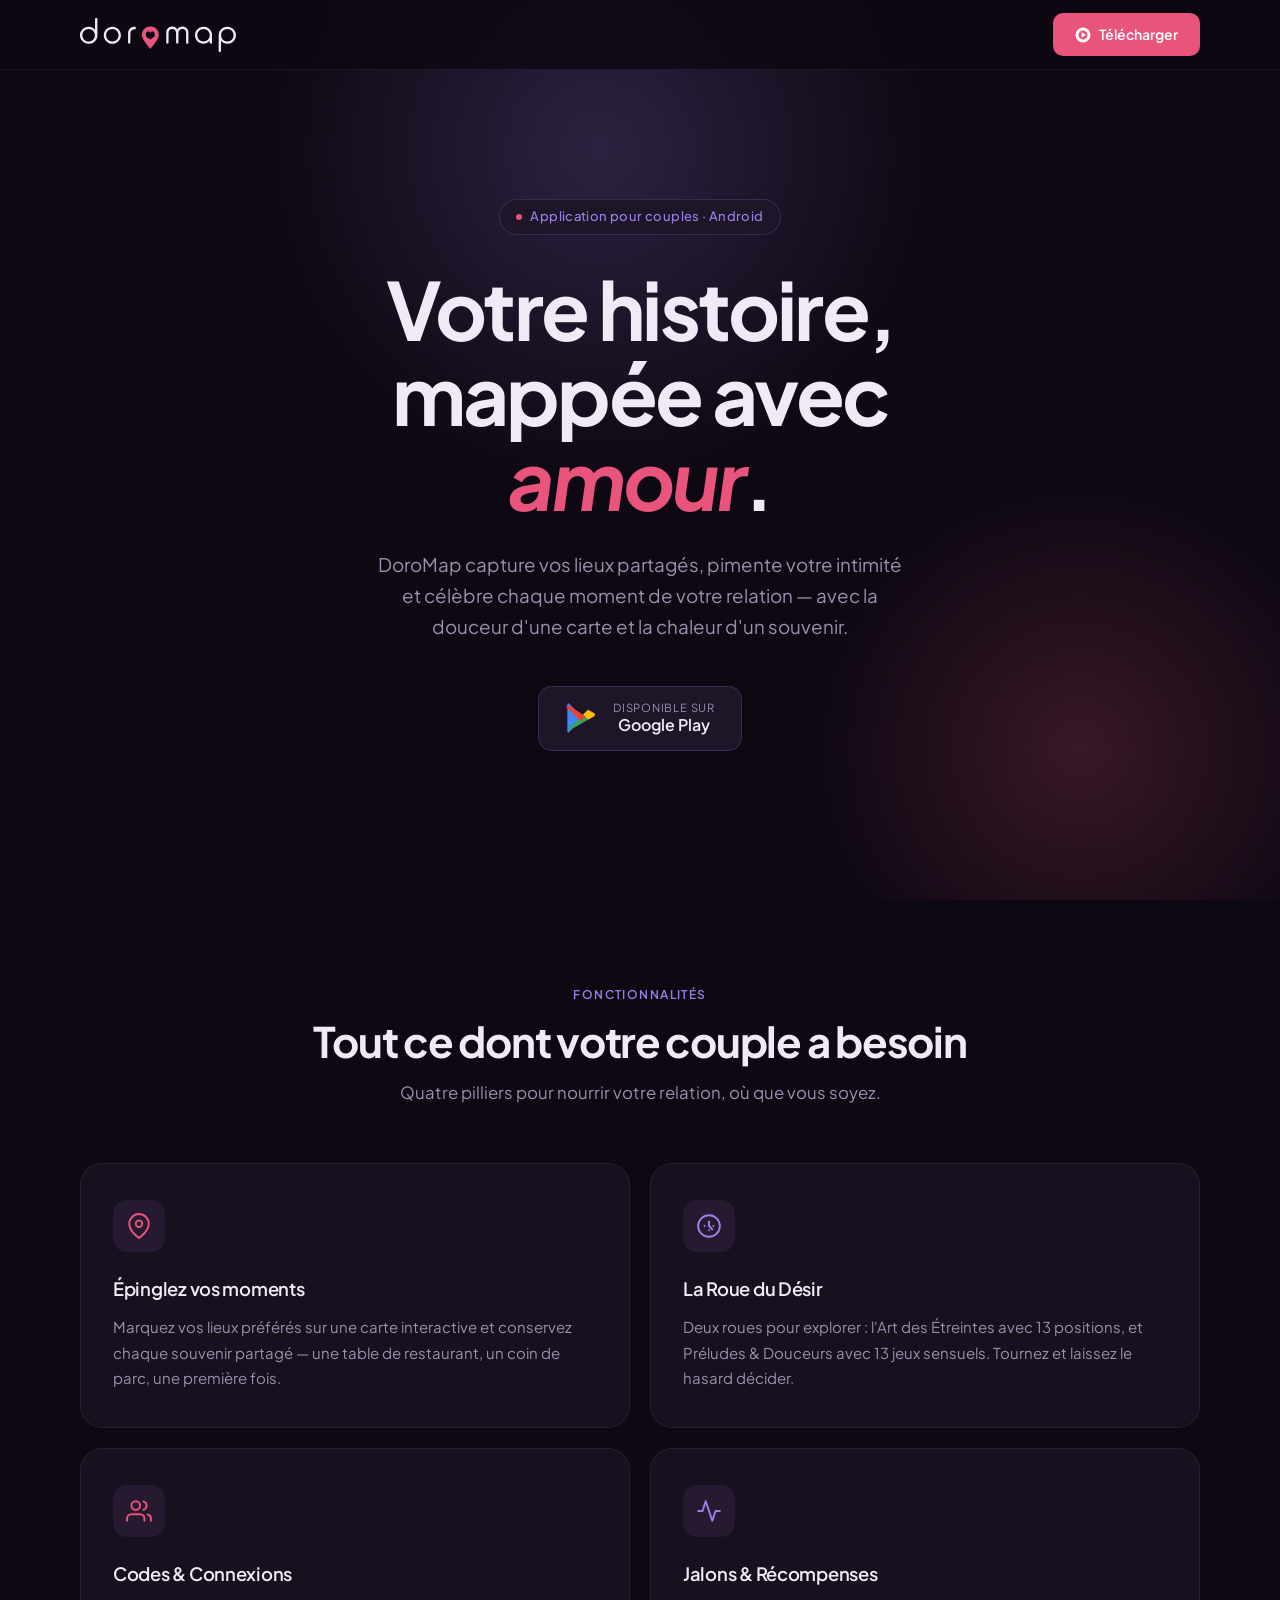
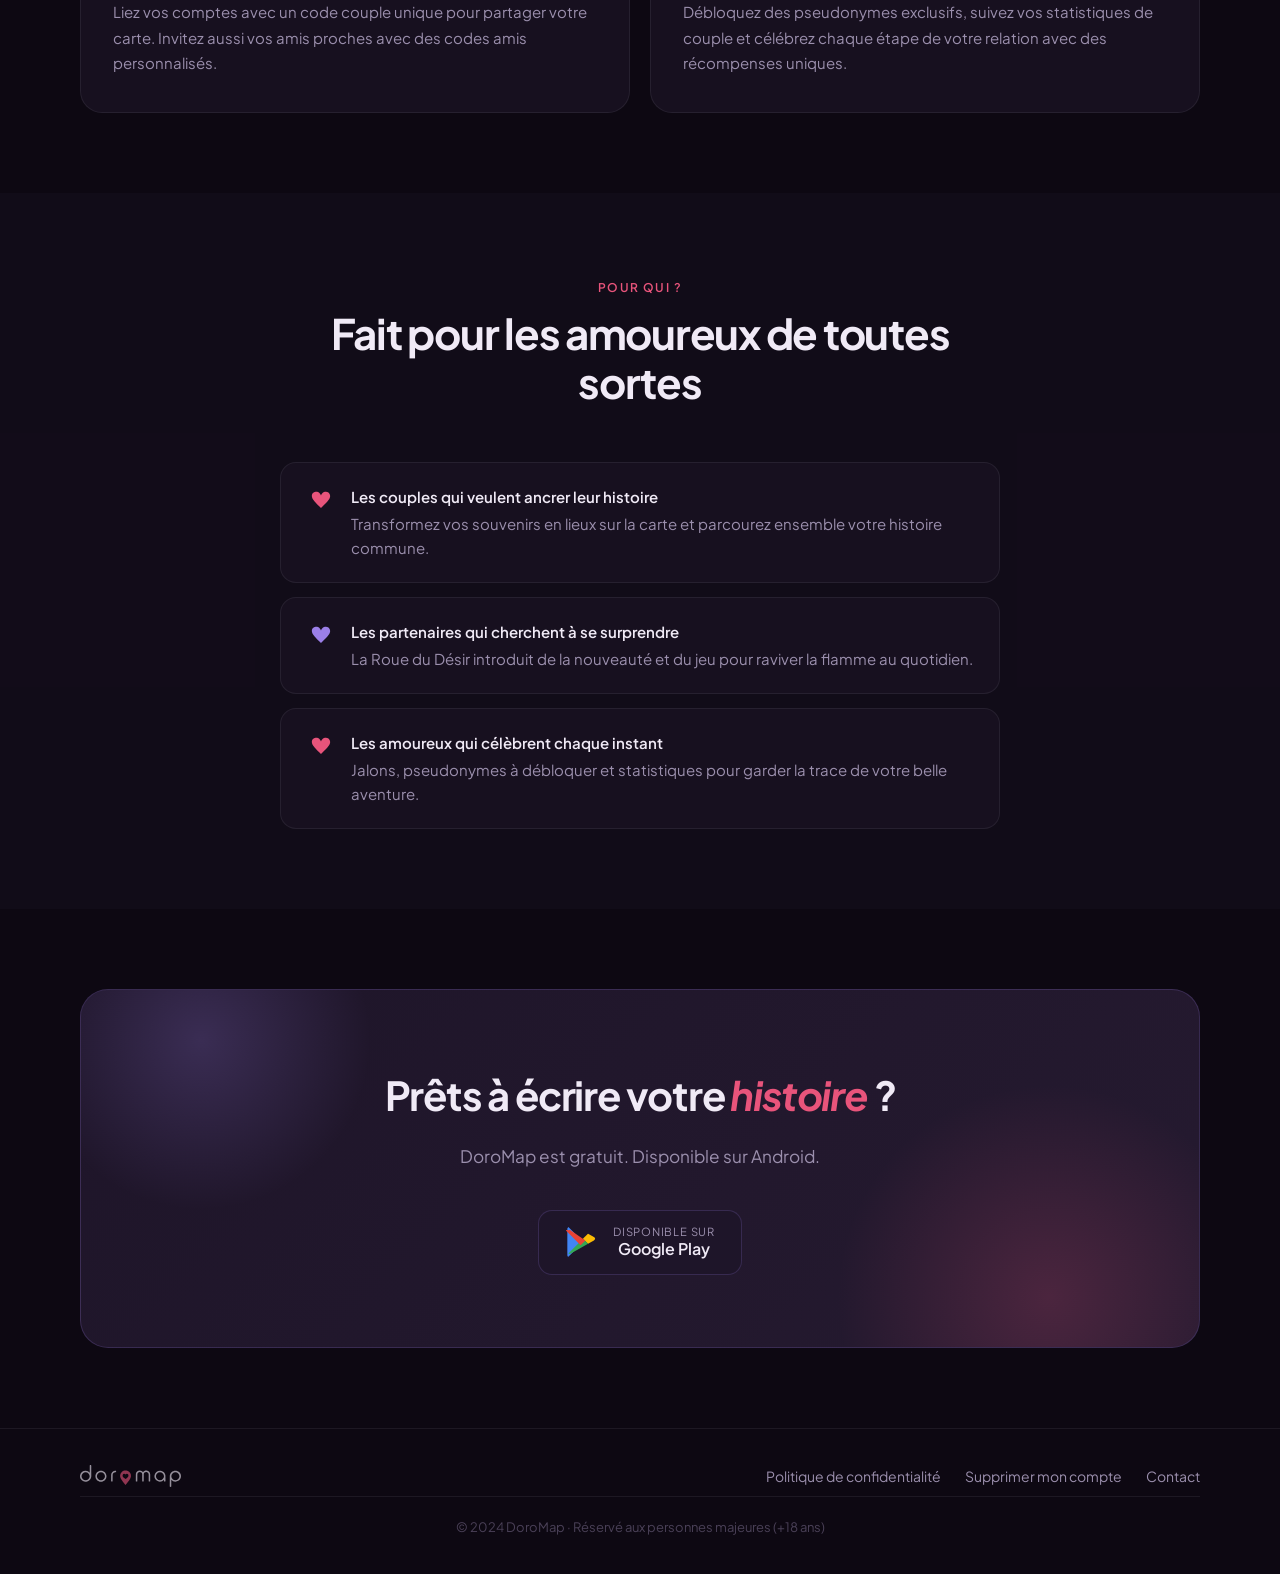
==== index.html @ 8ad968ac "DoroMap website — landing page, politique de confidentialité, suppression de compte" ====
<!DOCTYPE html>
<html lang="fr">
<head>
  <meta charset="UTF-8">
  <meta name="viewport" content="width=device-width, initial-scale=1.0">
  <title>DoroMap — La carte de votre amour</title>
  <meta name="description" content="DoroMap est l'application intime pour les couples. Épinglez vos lieux partagés, explorez vos désirs avec la roue du désir et célébrez chaque étape de votre relation.">
  <meta name="theme-color" content="#0D0812">
  <meta property="og:title" content="DoroMap — La carte de votre amour">
  <meta property="og:description" content="Épinglez vos moments, explorez vos désirs, célébrez votre relation.">
  <meta property="og:type" content="website">
  <!-- og:image: replace with a 1200×630 screenshot of the app -->
  <link rel="icon" type="image/svg+xml" href="assets/favicon.svg">
  <link rel="stylesheet" href="style.css">
</head>
<body>

  <!-- ─── NAV ─── -->
  <header>
    <nav class="nav" aria-label="Navigation principale">
      <div class="nav__inner">
        <a href="/" class="nav__logo" aria-label="DoroMap — Accueil">
          <img src="assets/logo.svg" alt="DoroMap" width="180" height="39">
        </a>
        <!-- Replace # with your Google Play Store URL -->
        <a href="#" class="nav__cta">
          <svg width="16" height="16" viewBox="0 0 24 24" fill="none" stroke="currentColor" stroke-width="2.5" stroke-linecap="round" stroke-linejoin="round" aria-hidden="true">
            <path d="M12 2a10 10 0 1 0 10 10A10 10 0 0 0 12 2zm0 18a8 8 0 1 1 8-8 8 8 0 0 1-8 8z"/>
            <polygon points="10 8 16 12 10 16 10 8" fill="currentColor" stroke="none"/>
          </svg>
          Télécharger
        </a>
      </div>
    </nav>
  </header>

  <main>

    <!-- ─── HERO ─── -->
    <section class="hero" aria-label="Présentation">
      <div class="hero__bg" aria-hidden="true"></div>
      <div class="hero__content">
        <div class="hero__eyebrow" aria-hidden="true">
          <span class="hero__eyebrow-dot"></span>
          Application pour couples · Android
        </div>
        <h1 class="hero__title">
          Votre histoire,<br>
          mappée avec <em>amour</em>.
        </h1>
        <p class="hero__sub">
          DoroMap capture vos lieux partagés, pimente votre intimité et célèbre chaque moment de votre relation — avec la douceur d'une carte et la chaleur d'un souvenir.
        </p>
        <div class="hero__actions">
          <!-- Replace # with your Google Play Store URL -->
          <a href="#" class="btn-store" aria-label="Télécharger DoroMap sur Google Play">
            <svg class="btn-store__icon" width="34" height="34" viewBox="0 0 512 512" aria-hidden="true">
              <path d="M48.7 34.4C40.5 38.6 35 47.5 35 58.2v395.6c0 10.7 5.5 19.6 13.7 23.8l2.2 1.1 221.4-221.4v-5.2L50.9 30.5l-2.2 3.9z" fill="#4285F4"/>
              <path d="M346.1 283.9l-73.8-73.8v-5.2l73.8-73.8 1.7 1 87.4 49.7c24.9 14.2 24.9 37.3 0 51.5L347.8 283l-1.7.9z" fill="#FBBC04"/>
              <path d="M347.8 283l-75.5-75.5L50.9 429.7c8.2 8.7 21.8 9.8 37.2 1.1l259.7-147.8z" fill="#34A853"/>
              <path d="M50.9 82.3C35.5 73.7 21.9 74.7 13.7 83.4l221.4 221.4L306.9 233 88.1 81.3c-14.1-8-26.1-8.7-37.2-1L50.9 82.3z" fill="#EA4335"/>
            </svg>
            <span class="btn-store__text">
              <small>Disponible sur</small>
              <strong>Google Play</strong>
            </span>
          </a>
        </div>
      </div>
    </section>

    <!-- ─── FEATURES ─── -->
    <section class="section" aria-labelledby="features-title">
      <div class="section__inner">
        <div class="section-header">
          <span class="section-label section-label--amethyst">Fonctionnalités</span>
          <h2 class="section-title" id="features-title">Tout ce dont votre couple a besoin</h2>
          <p class="section-sub">Quatre pilliers pour nourrir votre relation, où que vous soyez.</p>
        </div>

        <div class="features-grid">

          <article class="feature-card fade-up fade-up-delay-1">
            <div class="feature-card__icon" aria-hidden="true">
              <svg width="26" height="26" viewBox="0 0 24 24" fill="none" stroke="#E8547B" stroke-width="1.8" stroke-linecap="round" stroke-linejoin="round">
                <path d="M21 10c0 7-9 13-9 13s-9-6-9-13a9 9 0 0 1 18 0z"/>
                <circle cx="12" cy="10" r="3"/>
              </svg>
            </div>
            <h3 class="feature-card__title">Épinglez vos moments</h3>
            <p class="feature-card__body">
              Marquez vos lieux préférés sur une carte interactive et conservez chaque souvenir partagé — une table de restaurant, un coin de parc, une première fois.
            </p>
          </article>

          <article class="feature-card fade-up fade-up-delay-2">
            <div class="feature-card__icon" aria-hidden="true">
              <svg width="26" height="26" viewBox="0 0 24 24" fill="none" stroke="#9B7FE8" stroke-width="1.8" stroke-linecap="round" stroke-linejoin="round">
                <circle cx="12" cy="12" r="10"/>
                <path d="M12 8v4l3 3"/>
                <path d="M8 12h.01M16 12h.01M12 8h.01M12 16h.01"/>
              </svg>
            </div>
            <h3 class="feature-card__title">La Roue du Désir</h3>
            <p class="feature-card__body">
              Deux roues pour explorer : l'Art des Étreintes avec 13 positions, et Préludes & Douceurs avec 13 jeux sensuels. Tournez et laissez le hasard décider.
            </p>
          </article>

          <article class="feature-card fade-up fade-up-delay-3">
            <div class="feature-card__icon" aria-hidden="true">
              <svg width="26" height="26" viewBox="0 0 24 24" fill="none" stroke="#E8547B" stroke-width="1.8" stroke-linecap="round" stroke-linejoin="round">
                <path d="M17 21v-2a4 4 0 0 0-4-4H5a4 4 0 0 0-4 4v2"/>
                <circle cx="9" cy="7" r="4"/>
                <path d="M23 21v-2a4 4 0 0 0-3-3.87"/>
                <path d="M16 3.13a4 4 0 0 1 0 7.75"/>
              </svg>
            </div>
            <h3 class="feature-card__title">Codes &amp; Connexions</h3>
            <p class="feature-card__body">
              Liez vos comptes avec un code couple unique pour partager votre carte. Invitez aussi vos amis proches avec des codes amis personnalisés.
            </p>
          </article>

          <article class="feature-card fade-up fade-up-delay-4">
            <div class="feature-card__icon" aria-hidden="true">
              <svg width="26" height="26" viewBox="0 0 24 24" fill="none" stroke="#9B7FE8" stroke-width="1.8" stroke-linecap="round" stroke-linejoin="round">
                <polyline points="22 12 18 12 15 21 9 3 6 12 2 12"/>
              </svg>
            </div>
            <h3 class="feature-card__title">Jalons &amp; Récompenses</h3>
            <p class="feature-card__body">
              Débloquez des pseudonymes exclusifs, suivez vos statistiques de couple et célébrez chaque étape de votre relation avec des récompenses uniques.
            </p>
          </article>

        </div>
      </div>
    </section>

    <!-- ─── POUR QUI ─── -->
    <section class="section section--alt" aria-labelledby="who-title">
      <div class="section__inner" style="max-width: 720px;">
        <div class="section-header">
          <span class="section-label section-label--rose">Pour qui ?</span>
          <h2 class="section-title" id="who-title">Fait pour les amoureux de toutes sortes</h2>
        </div>

        <ul class="who-list">
          <li class="who-item fade-up">
            <span class="who-item__icon" aria-hidden="true">
              <svg width="20" height="20" viewBox="0 0 24 24" fill="#E8547B" aria-hidden="true">
                <path d="M12 21.593c-5.63-5.539-11-10.297-11-14.402 0-3.791 3.068-5.191 5.281-5.191 1.312 0 4.151.501 5.719 4.457 1.59-3.968 4.464-4.447 5.726-4.447 2.54 0 5.274 1.621 5.274 5.181 0 4.069-5.136 8.625-11 14.402z"/>
              </svg>
            </span>
            <div class="who-item__text">
              <strong>Les couples qui veulent ancrer leur histoire</strong>
              Transformez vos souvenirs en lieux sur la carte et parcourez ensemble votre histoire commune.
            </div>
          </li>
          <li class="who-item fade-up fade-up-delay-1">
            <span class="who-item__icon" aria-hidden="true">
              <svg width="20" height="20" viewBox="0 0 24 24" fill="#9B7FE8" aria-hidden="true">
                <path d="M12 21.593c-5.63-5.539-11-10.297-11-14.402 0-3.791 3.068-5.191 5.281-5.191 1.312 0 4.151.501 5.719 4.457 1.59-3.968 4.464-4.447 5.726-4.447 2.54 0 5.274 1.621 5.274 5.181 0 4.069-5.136 8.625-11 14.402z"/>
              </svg>
            </span>
            <div class="who-item__text">
              <strong>Les partenaires qui cherchent à se surprendre</strong>
              La Roue du Désir introduit de la nouveauté et du jeu pour raviver la flamme au quotidien.
            </div>
          </li>
          <li class="who-item fade-up fade-up-delay-2">
            <span class="who-item__icon" aria-hidden="true">
              <svg width="20" height="20" viewBox="0 0 24 24" fill="#E8547B" aria-hidden="true">
                <path d="M12 21.593c-5.63-5.539-11-10.297-11-14.402 0-3.791 3.068-5.191 5.281-5.191 1.312 0 4.151.501 5.719 4.457 1.59-3.968 4.464-4.447 5.726-4.447 2.54 0 5.274 1.621 5.274 5.181 0 4.069-5.136 8.625-11 14.402z"/>
              </svg>
            </span>
            <div class="who-item__text">
              <strong>Les amoureux qui célèbrent chaque instant</strong>
              Jalons, pseudonymes à débloquer et statistiques pour garder la trace de votre belle aventure.
            </div>
          </li>
        </ul>
      </div>
    </section>

    <!-- ─── CTA BANNER ─── -->
    <section class="section" aria-label="Téléchargement">
      <div class="section__inner">
        <div class="cta-banner fade-up">
          <h2 class="cta-banner__title">Prêts à écrire votre <em>histoire</em> ?</h2>
          <p class="cta-banner__sub">DoroMap est gratuit. Disponible sur Android.</p>
          <div class="hero__actions">
            <!-- Replace # with your Google Play Store URL -->
            <a href="#" class="btn-store" aria-label="Télécharger DoroMap sur Google Play">
              <svg width="34" height="34" viewBox="0 0 512 512" aria-hidden="true">
                <path d="M48.7 34.4C40.5 38.6 35 47.5 35 58.2v395.6c0 10.7 5.5 19.6 13.7 23.8l2.2 1.1 221.4-221.4v-5.2L50.9 30.5l-2.2 3.9z" fill="#4285F4"/>
                <path d="M346.1 283.9l-73.8-73.8v-5.2l73.8-73.8 1.7 1 87.4 49.7c24.9 14.2 24.9 37.3 0 51.5L347.8 283l-1.7.9z" fill="#FBBC04"/>
                <path d="M347.8 283l-75.5-75.5L50.9 429.7c8.2 8.7 21.8 9.8 37.2 1.1l259.7-147.8z" fill="#34A853"/>
                <path d="M50.9 82.3C35.5 73.7 21.9 74.7 13.7 83.4l221.4 221.4L306.9 233 88.1 81.3c-14.1-8-26.1-8.7-37.2-1L50.9 82.3z" fill="#EA4335"/>
              </svg>
              <span class="btn-store__text">
                <small>Disponible sur</small>
                <strong>Google Play</strong>
              </span>
            </a>
          </div>
        </div>
      </div>
    </section>

  </main>

  <!-- ─── FOOTER ─── -->
  <footer>
    <div class="footer__inner">
      <a href="/" class="footer__logo" aria-label="DoroMap">
        <img src="assets/logo.svg" alt="DoroMap" width="120" height="26">
      </a>
      <nav class="footer__links" aria-label="Liens légaux">
        <a href="privacy.html">Politique de confidentialité</a>
        <a href="delete-account.html">Supprimer mon compte</a>
        <a href="mailto:sallotnolann@gmail.com">Contact</a>
      </nav>
    </div>
    <div class="footer__inner">
      <p class="footer__copy">© 2024 DoroMap · Réservé aux personnes majeures (+18 ans)</p>
    </div>
  </footer>

  <script>
    // Scroll-reveal animation with IntersectionObserver
    const observer = new IntersectionObserver(
      (entries) => entries.forEach(e => { if (e.isIntersecting) e.target.classList.add('in-view'); }),
      { threshold: 0.12 }
    );
    document.querySelectorAll('.fade-up').forEach(el => observer.observe(el));
  </script>

</body>
</html>
---- style.css ----
@import url('https://fonts.googleapis.com/css2?family=Plus+Jakarta+Sans:ital,wght@0,300;0,400;0,500;0,600;0,700;1,400;1,600&display=swap');

:root {
  --bg: #0D0812;
  --surface: #17101F;
  --surface-2: #1E1529;
  --surface-3: #251A30;
  --rose: #E8547B;
  --rose-muted: #C4415F;
  --rose-glow: rgba(232, 84, 123, 0.2);
  --amethyst: #9B7FE8;
  --amethyst-muted: #7B63C9;
  --amethyst-glow: rgba(155, 127, 232, 0.22);
  --text: #F0EAF6;
  --text-muted: #9B8FAD;
  --text-faint: #4A4057;
  --border: rgba(155, 127, 232, 0.2);
  --border-subtle: rgba(240, 234, 246, 0.07);
  --radius: 16px;
  --radius-sm: 10px;
  --nav-h: 70px;
  --content-w: 1120px;
  --font: 'Plus Jakarta Sans', system-ui, -apple-system, sans-serif;
}

*, *::before, *::after { box-sizing: border-box; margin: 0; padding: 0; }

html { scroll-behavior: smooth; text-size-adjust: 100%; }

body {
  background-color: var(--bg);
  color: var(--text);
  font-family: var(--font);
  font-size: 1rem;
  line-height: 1.65;
  -webkit-font-smoothing: antialiased;
  overflow-x: hidden;
}

img, svg { display: block; max-width: 100%; }
a { color: inherit; }

/* ─── NAV ─────────────────────────────────── */

.nav {
  position: fixed;
  top: 0; left: 0; right: 0;
  z-index: 50;
  height: var(--nav-h);
  display: flex;
  align-items: center;
  padding: 0 max(24px, env(safe-area-inset-left));
  background: rgba(13, 8, 18, 0.82);
  backdrop-filter: blur(20px);
  -webkit-backdrop-filter: blur(20px);
  border-bottom: 1px solid var(--border-subtle);
}

.nav__inner {
  width: 100%;
  max-width: var(--content-w);
  margin: 0 auto;
  display: flex;
  align-items: center;
  justify-content: space-between;
}

.nav__logo img { height: 34px; width: auto; }

.nav__cta {
  display: inline-flex;
  align-items: center;
  gap: 8px;
  padding: 10px 22px;
  background: var(--rose);
  color: #fff;
  border-radius: var(--radius-sm);
  font-weight: 600;
  font-size: 0.875rem;
  text-decoration: none;
  transition: background 0.2s, transform 0.15s, box-shadow 0.2s;
}

.nav__cta:hover {
  background: var(--rose-muted);
  transform: translateY(-1px);
  box-shadow: 0 4px 16px var(--rose-glow);
}
.nav__cta:active { transform: translateY(0); }

/* ─── HERO ────────────────────────────────── */

.hero {
  position: relative;
  min-height: 100dvh;
  display: flex;
  align-items: center;
  justify-content: center;
  text-align: center;
  padding: calc(var(--nav-h) + 80px) 24px 100px;
  overflow: hidden;
}

.hero__bg {
  position: absolute;
  inset: 0;
  pointer-events: none;
  z-index: 0;
}

.hero__bg::before {
  content: '';
  position: absolute;
  width: 800px; height: 800px;
  top: -250px; left: 50%;
  transform: translateX(-55%);
  background: radial-gradient(circle, var(--amethyst-glow) 0%, transparent 60%);
}

.hero__bg::after {
  content: '';
  position: absolute;
  width: 600px; height: 600px;
  bottom: -150px; right: -100px;
  background: radial-gradient(circle, var(--rose-glow) 0%, transparent 65%);
}

.hero__content {
  position: relative;
  z-index: 1;
  max-width: 740px;
}

.hero__eyebrow {
  display: inline-flex;
  align-items: center;
  gap: 8px;
  padding: 6px 16px;
  background: var(--surface-2);
  border: 1px solid var(--border);
  border-radius: 100px;
  font-size: 0.8125rem;
  font-weight: 500;
  color: var(--amethyst);
  margin-bottom: 32px;
  letter-spacing: 0.03em;
}

.hero__eyebrow-dot {
  width: 6px; height: 6px;
  background: var(--rose);
  border-radius: 50%;
  animation: pulse-dot 2.4s ease-in-out infinite;
}

@keyframes pulse-dot {
  0%, 100% { opacity: 1; transform: scale(1); }
  50% { opacity: 0.5; transform: scale(0.8); }
}

.hero__title {
  font-size: clamp(2.75rem, 8vw, 5rem);
  font-weight: 700;
  line-height: 1.06;
  letter-spacing: -0.035em;
  margin-bottom: 24px;
  padding-bottom: 4px;
}

.hero__title em {
  font-style: italic;
  color: var(--rose);
}

.hero__sub {
  font-size: clamp(1rem, 2.5vw, 1.175rem);
  color: var(--text-muted);
  max-width: 540px;
  margin: 0 auto 44px;
  font-weight: 400;
  line-height: 1.65;
}

.hero__actions {
  display: flex;
  align-items: center;
  justify-content: center;
  gap: 14px;
  flex-wrap: wrap;
}

/* ─── STORE BUTTON ───────────────────────── */

.btn-store {
  display: inline-flex;
  align-items: center;
  gap: 14px;
  padding: 14px 26px;
  background: var(--surface-2);
  border: 1px solid var(--border);
  border-radius: 14px;
  text-decoration: none;
  color: var(--text);
  transition: all 0.25s;
  cursor: pointer;
}

.btn-store:hover {
  border-color: var(--amethyst);
  background: var(--surface-3);
  transform: translateY(-2px);
  box-shadow: 0 10px 36px var(--amethyst-glow);
}

.btn-store:active { transform: translateY(0); box-shadow: none; }

.btn-store__text small {
  display: block;
  font-size: 0.7rem;
  color: var(--text-muted);
  font-weight: 400;
  text-transform: uppercase;
  letter-spacing: 0.07em;
  line-height: 1.2;
}

.btn-store__text strong {
  display: block;
  font-size: 1rem;
  font-weight: 600;
  line-height: 1.3;
}

/* ─── SECTIONS ───────────────────────────── */

.section {
  padding: 80px 24px;
}

.section--alt { background: rgba(23, 16, 31, 0.5); }

.section__inner {
  max-width: var(--content-w);
  margin: 0 auto;
}

.section-header {
  text-align: center;
  margin-bottom: 56px;
}

.section-label {
  display: inline-block;
  font-size: 0.75rem;
  font-weight: 600;
  text-transform: uppercase;
  letter-spacing: 0.12em;
  margin-bottom: 12px;
}

.section-label--rose { color: var(--rose); }
.section-label--amethyst { color: var(--amethyst); }

.section-title {
  font-size: clamp(1.75rem, 4vw, 2.625rem);
  font-weight: 700;
  letter-spacing: -0.03em;
  line-height: 1.15;
}

.section-sub {
  font-size: 1.05rem;
  color: var(--text-muted);
  max-width: 560px;
  margin: 14px auto 0;
  line-height: 1.65;
}

/* ─── FEATURES GRID ──────────────────────── */

.features-grid {
  display: grid;
  grid-template-columns: repeat(2, 1fr);
  gap: 20px;
}

.feature-card {
  background: var(--surface);
  border: 1px solid var(--border-subtle);
  border-radius: 22px;
  padding: 36px 32px;
  transition: border-color 0.25s, transform 0.22s, box-shadow 0.22s;
}

.feature-card:hover {
  border-color: var(--border);
  transform: translateY(-4px);
  box-shadow: 0 16px 48px rgba(0, 0, 0, 0.3);
}

.feature-card__icon {
  width: 52px; height: 52px;
  background: var(--surface-3);
  border-radius: 14px;
  display: flex;
  align-items: center;
  justify-content: center;
  margin-bottom: 22px;
}

.feature-card__title {
  font-size: 1.15rem;
  font-weight: 600;
  margin-bottom: 10px;
  letter-spacing: -0.015em;
}

.feature-card__body {
  font-size: 0.9375rem;
  color: var(--text-muted);
  line-height: 1.7;
}

/* ─── WHO SECTION ────────────────────────── */

.who-list {
  list-style: none;
  display: flex;
  flex-direction: column;
  gap: 14px;
  text-align: left;
  margin-top: 0;
}

.who-item {
  display: flex;
  align-items: flex-start;
  gap: 16px;
  padding: 22px 26px;
  background: var(--surface);
  border: 1px solid var(--border-subtle);
  border-radius: 16px;
  transition: border-color 0.2s;
}

.who-item:hover { border-color: var(--border); }

.who-item__icon {
  flex-shrink: 0;
  width: 28px; height: 28px;
  display: flex;
  align-items: center;
  justify-content: center;
  margin-top: 1px;
}

.who-item__text {
  font-size: 0.9375rem;
  color: var(--text-muted);
  line-height: 1.6;
}

.who-item__text strong {
  display: block;
  color: var(--text);
  font-weight: 600;
  margin-bottom: 3px;
}

/* ─── CTA BANNER ─────────────────────────── */

.cta-banner {
  background: linear-gradient(135deg, var(--surface-2) 0%, var(--surface-3) 100%);
  border: 1px solid var(--border);
  border-radius: 28px;
  padding: 72px 56px;
  text-align: center;
  position: relative;
  overflow: hidden;
}

.cta-banner::before {
  content: '';
  position: absolute;
  width: 500px; height: 500px;
  bottom: -200px; right: -100px;
  background: radial-gradient(circle, var(--rose-glow) 0%, transparent 60%);
  pointer-events: none;
}

.cta-banner::after {
  content: '';
  position: absolute;
  width: 400px; height: 400px;
  top: -150px; left: -80px;
  background: radial-gradient(circle, var(--amethyst-glow) 0%, transparent 60%);
  pointer-events: none;
}

.cta-banner__title {
  font-size: clamp(1.75rem, 4vw, 2.5rem);
  font-weight: 700;
  letter-spacing: -0.03em;
  margin-bottom: 14px;
  position: relative;
  z-index: 1;
}

.cta-banner__title em {
  font-style: italic;
  color: var(--rose);
}

.cta-banner__sub {
  font-size: 1.075rem;
  color: var(--text-muted);
  margin-bottom: 40px;
  position: relative;
  z-index: 1;
}

.cta-banner .hero__actions { position: relative; z-index: 1; }

/* ─── FOOTER ──────────────────────────────── */

footer {
  padding: 36px 24px;
  border-top: 1px solid var(--border-subtle);
}

.footer__inner {
  max-width: var(--content-w);
  margin: 0 auto;
  display: flex;
  align-items: center;
  justify-content: space-between;
  flex-wrap: wrap;
  gap: 20px;
}

.footer__logo img { height: 22px; width: auto; opacity: 0.6; }

.footer__links {
  display: flex;
  align-items: center;
  gap: 24px;
  flex-wrap: wrap;
}

.footer__links a {
  font-size: 0.875rem;
  color: var(--text-muted);
  text-decoration: none;
  transition: color 0.2s;
}

.footer__links a:hover { color: var(--text); }

.footer__copy {
  font-size: 0.8125rem;
  color: var(--text-faint);
  width: 100%;
  text-align: center;
  margin-top: 8px;
  padding-top: 20px;
  border-top: 1px solid var(--border-subtle);
}

/* ─── LEGAL PAGES ─────────────────────────── */

.legal-hero {
  padding: calc(var(--nav-h) + 64px) 24px 48px;
  text-align: center;
  position: relative;
  overflow: hidden;
}

.legal-hero::before {
  content: '';
  position: absolute;
  width: 600px; height: 400px;
  top: 0; left: 50%;
  transform: translateX(-50%);
  background: radial-gradient(ellipse, var(--amethyst-glow) 0%, transparent 70%);
  pointer-events: none;
}

.legal-hero__tag {
  display: inline-block;
  font-size: 0.75rem;
  font-weight: 600;
  color: var(--amethyst);
  text-transform: uppercase;
  letter-spacing: 0.12em;
  margin-bottom: 16px;
  position: relative;
}

.legal-hero__title {
  font-size: clamp(2rem, 5vw, 3.25rem);
  font-weight: 700;
  letter-spacing: -0.03em;
  line-height: 1.1;
  margin-bottom: 12px;
  position: relative;
}

.legal-hero__date {
  font-size: 0.875rem;
  color: var(--text-muted);
  position: relative;
}

.legal-body {
  max-width: 760px;
  margin: 0 auto;
  padding: 0 24px 100px;
}

.legal-section {
  padding: 48px 0;
  border-bottom: 1px solid var(--border-subtle);
}

.legal-section:last-child { border-bottom: none; }

.legal-section h2 {
  font-size: 1.3rem;
  font-weight: 600;
  letter-spacing: -0.015em;
  margin-bottom: 18px;
  color: var(--text);
}

.legal-section p {
  font-size: 0.9375rem;
  color: var(--text-muted);
  line-height: 1.8;
  margin-bottom: 14px;
}

.legal-section p:last-child { margin-bottom: 0; }

.legal-section ul {
  list-style: none;
  margin: 14px 0;
}

.legal-section ul li {
  font-size: 0.9375rem;
  color: var(--text-muted);
  line-height: 1.75;
  padding-left: 22px;
  position: relative;
  margin-bottom: 8px;
}

.legal-section ul li::before {
  content: '—';
  position: absolute;
  left: 0;
  color: var(--rose);
  font-weight: 500;
}

.legal-section a {
  color: var(--amethyst);
  text-decoration: underline;
  text-underline-offset: 3px;
}

.legal-highlight {
  background: var(--surface);
  border: 1px solid var(--border);
  border-left: 3px solid var(--amethyst);
  border-radius: 12px;
  padding: 20px 24px;
  margin: 20px 0;
}

.legal-highlight p {
  font-size: 0.9rem;
  color: var(--text-muted);
  margin-bottom: 0;
}

.legal-email-box {
  display: inline-flex;
  align-items: center;
  gap: 10px;
  padding: 12px 20px;
  background: var(--surface-2);
  border: 1px solid var(--border);
  border-radius: 10px;
  font-size: 0.9rem;
  color: var(--amethyst);
  text-decoration: none;
  margin-top: 8px;
  transition: border-color 0.2s, background 0.2s;
}

.legal-email-box:hover {
  border-color: var(--amethyst);
  background: var(--surface-3);
}

/* ─── STEPS (delete account) ──────────────── */

.steps-list {
  list-style: none;
  margin: 8px 0 32px;
  display: flex;
  flex-direction: column;
  gap: 12px;
}

.step-item {
  display: flex;
  gap: 18px;
  padding: 22px 26px;
  background: var(--surface);
  border: 1px solid var(--border-subtle);
  border-radius: 16px;
  align-items: flex-start;
  transition: border-color 0.2s;
}

.step-item:hover { border-color: var(--border); }

.step-num {
  flex-shrink: 0;
  width: 34px; height: 34px;
  background: rgba(155, 127, 232, 0.12);
  border: 1px solid rgba(155, 127, 232, 0.35);
  border-radius: 50%;
  display: flex;
  align-items: center;
  justify-content: center;
  font-weight: 700;
  font-size: 0.875rem;
  color: var(--amethyst);
  margin-top: 1px;
}

.step-content strong {
  display: block;
  font-size: 0.9375rem;
  font-weight: 600;
  color: var(--text);
  margin-bottom: 4px;
}

.step-content p {
  font-size: 0.875rem;
  color: var(--text-muted);
  margin: 0;
  line-height: 1.6;
}

.or-divider {
  display: flex;
  align-items: center;
  gap: 16px;
  margin: 36px 0;
  font-size: 0.8rem;
  font-weight: 600;
  color: var(--text-faint);
  text-transform: uppercase;
  letter-spacing: 0.1em;
}

.or-divider::before, .or-divider::after {
  content: '';
  flex: 1;
  height: 1px;
  background: var(--border-subtle);
}

.email-alt {
  background: var(--surface);
  border: 1px solid var(--border-subtle);
  border-radius: 20px;
  padding: 32px 36px;
  text-align: center;
}

.email-alt p {
  font-size: 0.9375rem;
  color: var(--text-muted);
  margin-bottom: 16px;
  line-height: 1.65;
}

/* ─── SCROLL ANIMATIONS ───────────────────── */

.fade-up {
  opacity: 0;
  transform: translateY(28px);
  transition: opacity 0.65s ease, transform 0.65s ease;
}

.fade-up.in-view { opacity: 1; transform: translateY(0); }

.fade-up-delay-1 { transition-delay: 0.1s; }
.fade-up-delay-2 { transition-delay: 0.2s; }
.fade-up-delay-3 { transition-delay: 0.3s; }
.fade-up-delay-4 { transition-delay: 0.4s; }

/* ─── RESPONSIVE ──────────────────────────── */

@media (max-width: 860px) {
  .features-grid { grid-template-columns: 1fr; }

  .cta-banner { padding: 48px 32px; }

  .footer__inner { flex-direction: column; align-items: center; text-align: center; }
}

@media (max-width: 560px) {
  .hero__actions { flex-direction: column; align-items: stretch; }
  .btn-store { justify-content: center; }

  .cta-banner { padding: 40px 24px; }

  .legal-highlight { padding: 16px 20px; }
}

@media (prefers-reduced-motion: reduce) {
  .fade-up { opacity: 1; transform: none; transition: none; }
  .hero__eyebrow-dot { animation: none; }
  html { scroll-behavior: auto; }
}
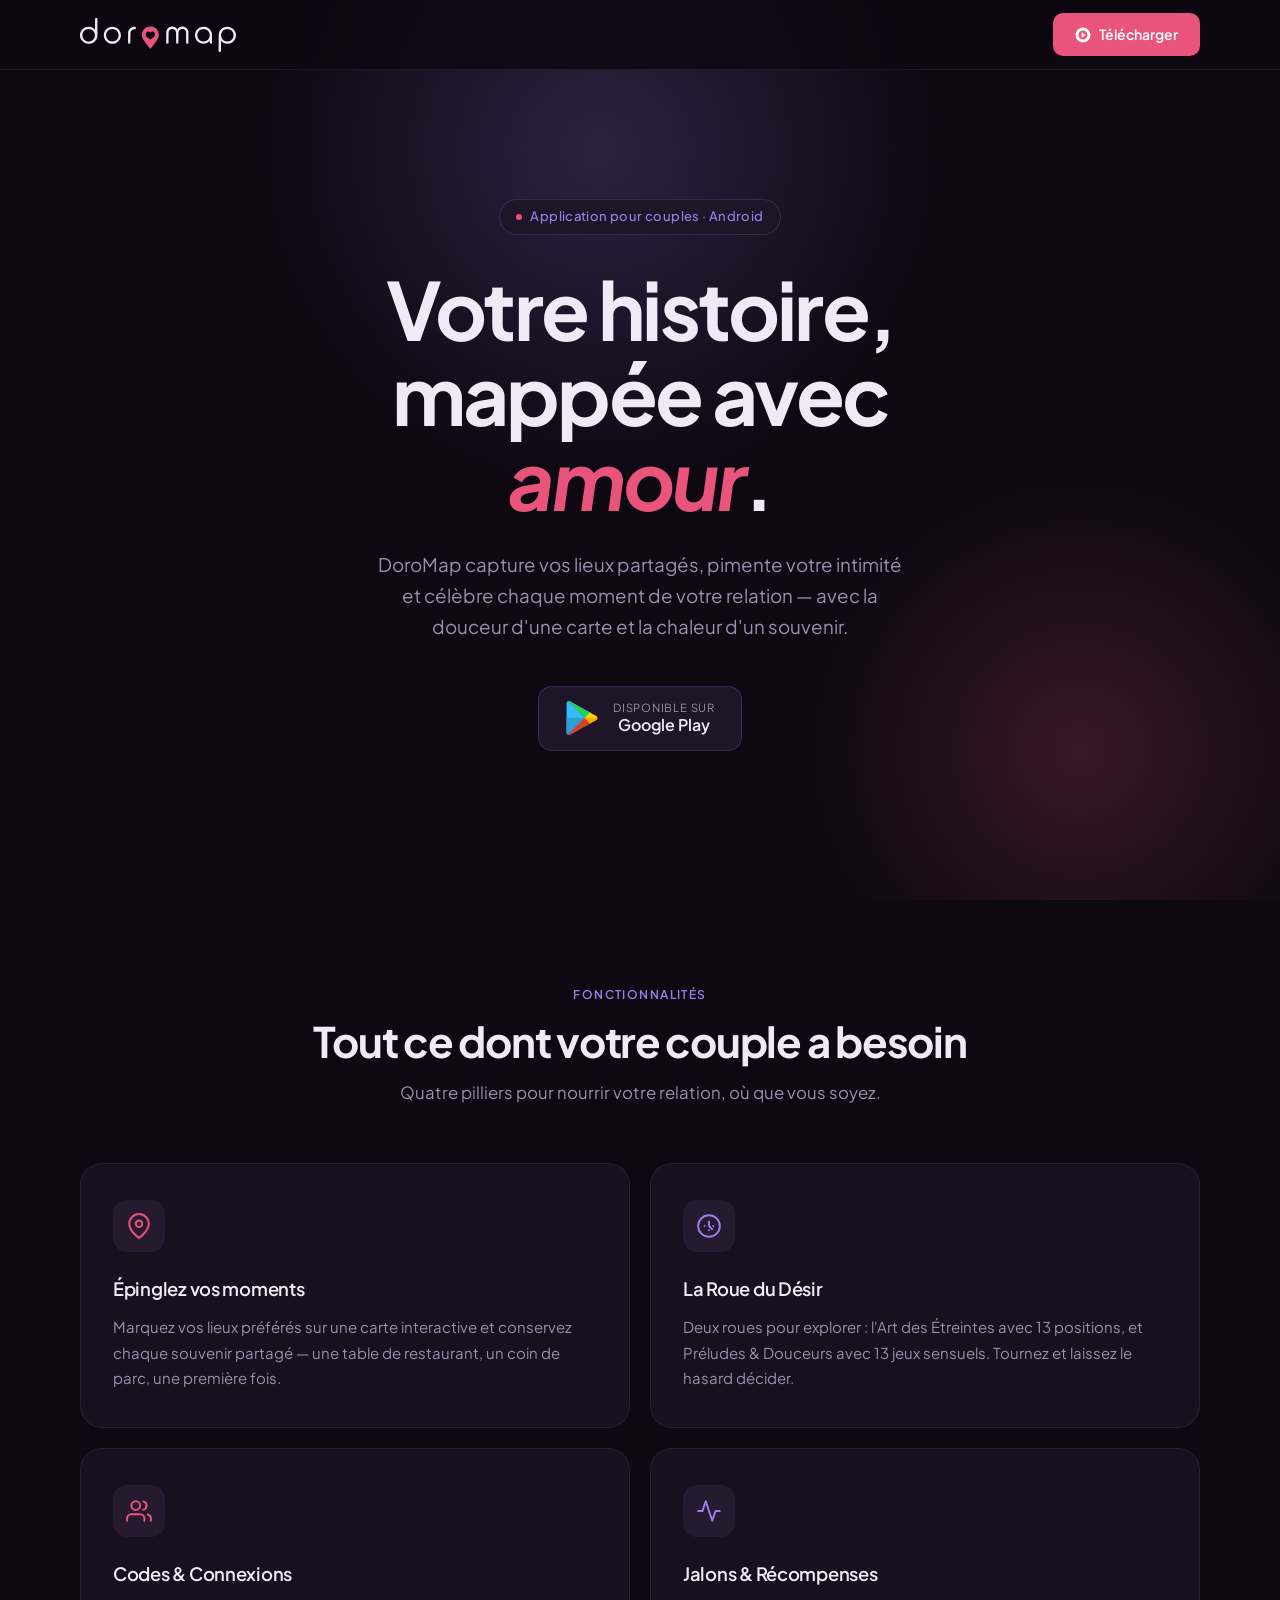
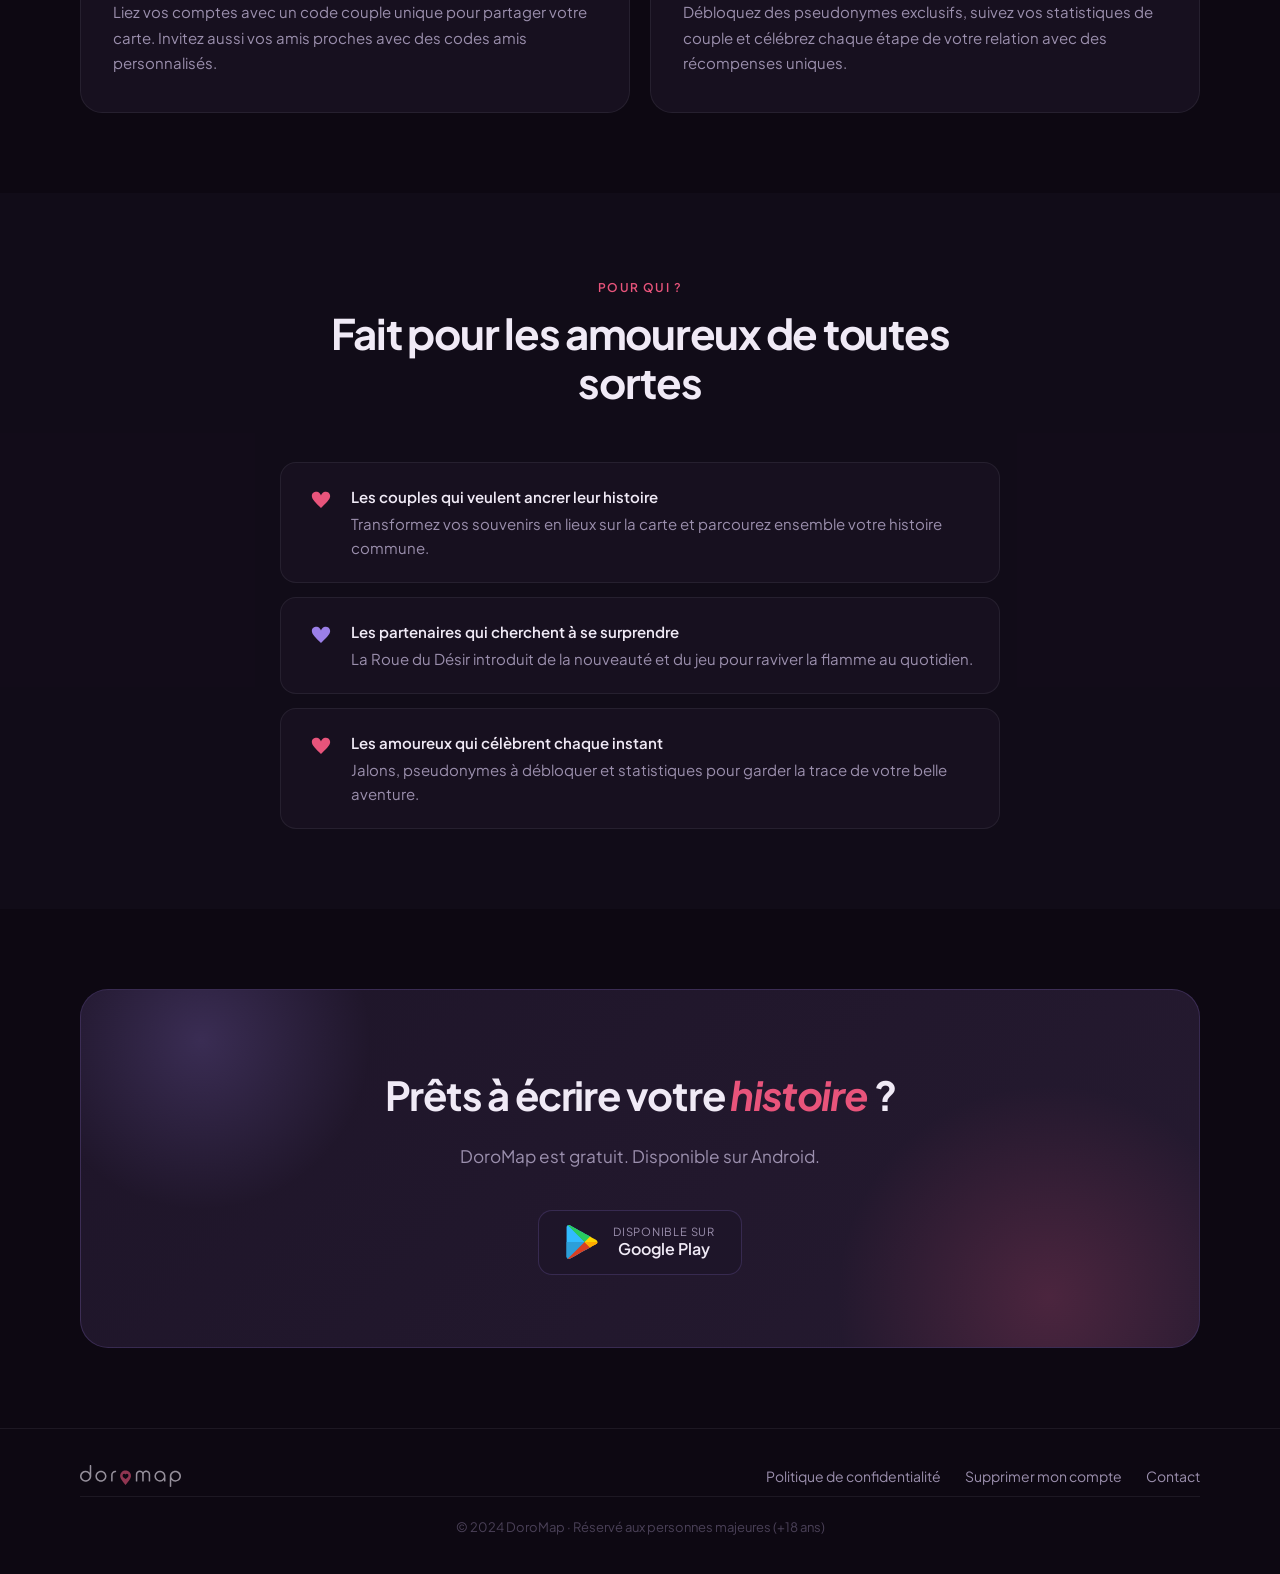
==== commit dc1b095d: "Mise à jour logo Play Store SVG + email contact nsappcontact@gmail.com - Nouveau logo Play Store (co" ====
--- a/index.html
+++ b/index.html
@@ -55,10 +55,14 @@
           <!-- Replace # with your Google Play Store URL -->
           <a href="#" class="btn-store" aria-label="Télécharger DoroMap sur Google Play">
             <svg class="btn-store__icon" width="34" height="34" viewBox="0 0 512 512" aria-hidden="true">
-              <path d="M48.7 34.4C40.5 38.6 35 47.5 35 58.2v395.6c0 10.7 5.5 19.6 13.7 23.8l2.2 1.1 221.4-221.4v-5.2L50.9 30.5l-2.2 3.9z" fill="#4285F4"/>
-              <path d="M346.1 283.9l-73.8-73.8v-5.2l73.8-73.8 1.7 1 87.4 49.7c24.9 14.2 24.9 37.3 0 51.5L347.8 283l-1.7.9z" fill="#FBBC04"/>
-              <path d="M347.8 283l-75.5-75.5L50.9 429.7c8.2 8.7 21.8 9.8 37.2 1.1l259.7-147.8z" fill="#34A853"/>
-              <path d="M50.9 82.3C35.5 73.7 21.9 74.7 13.7 83.4l221.4 221.4L306.9 233 88.1 81.3c-14.1-8-26.1-8.7-37.2-1L50.9 82.3z" fill="#EA4335"/>
+              <path fill="#32BBFF" d="M382.369,175.623C322.891,142.356,227.427,88.937,79.355,6.028C69.372-0.565,57.886-1.429,47.962,1.93l254.05,254.05L382.369,175.623z"/>
+              <path fill="#32BBFF" d="M47.962,1.93c-1.86,0.63-3.67,1.39-5.401,2.308C31.602,10.166,23.549,21.573,23.549,36v439.96c0,14.427,8.052,25.834,19.012,31.761c1.728,0.917,3.537,1.68,5.395,2.314L302.012,255.98L47.962,1.93z"/>
+              <path fill="#32BBFF" d="M302.012,255.98L47.956,510.035c9.927,3.384,21.413,2.586,31.399-4.103c143.598-80.41,237.986-133.196,298.152-166.746c1.675-0.941,3.316-1.861,4.938-2.772L302.012,255.98z"/>
+              <path fill="#2C9FD9" d="M23.549,255.98v219.98c0,14.427,8.052,25.834,19.012,31.761c1.728,0.917,3.537,1.68,5.395,2.314L302.012,255.98H23.549z"/>
+              <path fill="#29CC5E" d="M79.355,6.028C67.5-1.8,53.52-1.577,42.561,4.239l255.595,255.596l84.212-84.212C322.891,142.356,227.427,88.937,79.355,6.028z"/>
+              <path fill="#D93F21" d="M298.158,252.126L42.561,507.721c10.96,5.815,24.939,6.151,36.794-1.789c143.598-80.41,237.986-133.196,298.152-166.746c1.675-0.941,3.316-1.861,4.938-2.772L298.158,252.126z"/>
+              <path fill="#FFD500" d="M488.45,255.98c0-12.19-6.151-24.492-18.342-31.314c0,0-22.799-12.721-92.682-51.809l-83.123,83.123l83.204,83.205c69.116-38.807,92.6-51.892,92.6-51.892C482.299,280.472,488.45,268.17,488.45,255.98z"/>
+              <path fill="#FFAA00" d="M470.108,287.294c12.191-6.822,18.342-19.124,18.342-31.314H294.303l83.204,83.205C446.624,300.379,470.108,287.294,470.108,287.294z"/>
             </svg>
             <span class="btn-store__text">
               <small>Disponible sur</small>
@@ -194,10 +198,14 @@
             <!-- Replace # with your Google Play Store URL -->
             <a href="#" class="btn-store" aria-label="Télécharger DoroMap sur Google Play">
               <svg width="34" height="34" viewBox="0 0 512 512" aria-hidden="true">
-                <path d="M48.7 34.4C40.5 38.6 35 47.5 35 58.2v395.6c0 10.7 5.5 19.6 13.7 23.8l2.2 1.1 221.4-221.4v-5.2L50.9 30.5l-2.2 3.9z" fill="#4285F4"/>
-                <path d="M346.1 283.9l-73.8-73.8v-5.2l73.8-73.8 1.7 1 87.4 49.7c24.9 14.2 24.9 37.3 0 51.5L347.8 283l-1.7.9z" fill="#FBBC04"/>
-                <path d="M347.8 283l-75.5-75.5L50.9 429.7c8.2 8.7 21.8 9.8 37.2 1.1l259.7-147.8z" fill="#34A853"/>
-                <path d="M50.9 82.3C35.5 73.7 21.9 74.7 13.7 83.4l221.4 221.4L306.9 233 88.1 81.3c-14.1-8-26.1-8.7-37.2-1L50.9 82.3z" fill="#EA4335"/>
+                <path fill="#32BBFF" d="M382.369,175.623C322.891,142.356,227.427,88.937,79.355,6.028C69.372-0.565,57.886-1.429,47.962,1.93l254.05,254.05L382.369,175.623z"/>
+                <path fill="#32BBFF" d="M47.962,1.93c-1.86,0.63-3.67,1.39-5.401,2.308C31.602,10.166,23.549,21.573,23.549,36v439.96c0,14.427,8.052,25.834,19.012,31.761c1.728,0.917,3.537,1.68,5.395,2.314L302.012,255.98L47.962,1.93z"/>
+                <path fill="#32BBFF" d="M302.012,255.98L47.956,510.035c9.927,3.384,21.413,2.586,31.399-4.103c143.598-80.41,237.986-133.196,298.152-166.746c1.675-0.941,3.316-1.861,4.938-2.772L302.012,255.98z"/>
+                <path fill="#2C9FD9" d="M23.549,255.98v219.98c0,14.427,8.052,25.834,19.012,31.761c1.728,0.917,3.537,1.68,5.395,2.314L302.012,255.98H23.549z"/>
+                <path fill="#29CC5E" d="M79.355,6.028C67.5-1.8,53.52-1.577,42.561,4.239l255.595,255.596l84.212-84.212C322.891,142.356,227.427,88.937,79.355,6.028z"/>
+                <path fill="#D93F21" d="M298.158,252.126L42.561,507.721c10.96,5.815,24.939,6.151,36.794-1.789c143.598-80.41,237.986-133.196,298.152-166.746c1.675-0.941,3.316-1.861,4.938-2.772L298.158,252.126z"/>
+                <path fill="#FFD500" d="M488.45,255.98c0-12.19-6.151-24.492-18.342-31.314c0,0-22.799-12.721-92.682-51.809l-83.123,83.123l83.204,83.205c69.116-38.807,92.6-51.892,92.6-51.892C482.299,280.472,488.45,268.17,488.45,255.98z"/>
+                <path fill="#FFAA00" d="M470.108,287.294c12.191-6.822,18.342-19.124,18.342-31.314H294.303l83.204,83.205C446.624,300.379,470.108,287.294,470.108,287.294z"/>
               </svg>
               <span class="btn-store__text">
                 <small>Disponible sur</small>
@@ -220,7 +228,7 @@
       <nav class="footer__links" aria-label="Liens légaux">
         <a href="privacy.html">Politique de confidentialité</a>
         <a href="delete-account.html">Supprimer mon compte</a>
-        <a href="mailto:sallotnolann@gmail.com">Contact</a>
+        <a href="mailto:nsappcontact@gmail.com" class="contact-link">Contact</a>
       </nav>
     </div>
     <div class="footer__inner">
@@ -237,5 +245,22 @@
     document.querySelectorAll('.fade-up').forEach(el => observer.observe(el));
   </script>
 
+  <script>
+    // Email contact — copie presse-papier sur desktop, mailto sur mobile
+    document.querySelectorAll('a[href="mailto:nsappcontact@gmail.com"]').forEach(function(el) {
+      el.addEventListener('click', function(e) {
+        if (window.matchMedia('(hover: hover) and (pointer: fine)').matches) {
+          e.preventDefault();
+          navigator.clipboard.writeText('nsappcontact@gmail.com').then(function() {
+            var tip = document.createElement('span');
+            tip.textContent = ' ✓ Copié';
+            tip.style.cssText = 'font-size:0.75em;margin-left:4px;color:#22c55e;transition:opacity .3s;';
+            el.parentNode.insertBefore(tip, el.nextSibling);
+            setTimeout(function() { tip.remove(); }, 2500);
+          });
+        }
+      });
+    });
+  </script>
 </body>
 </html>
